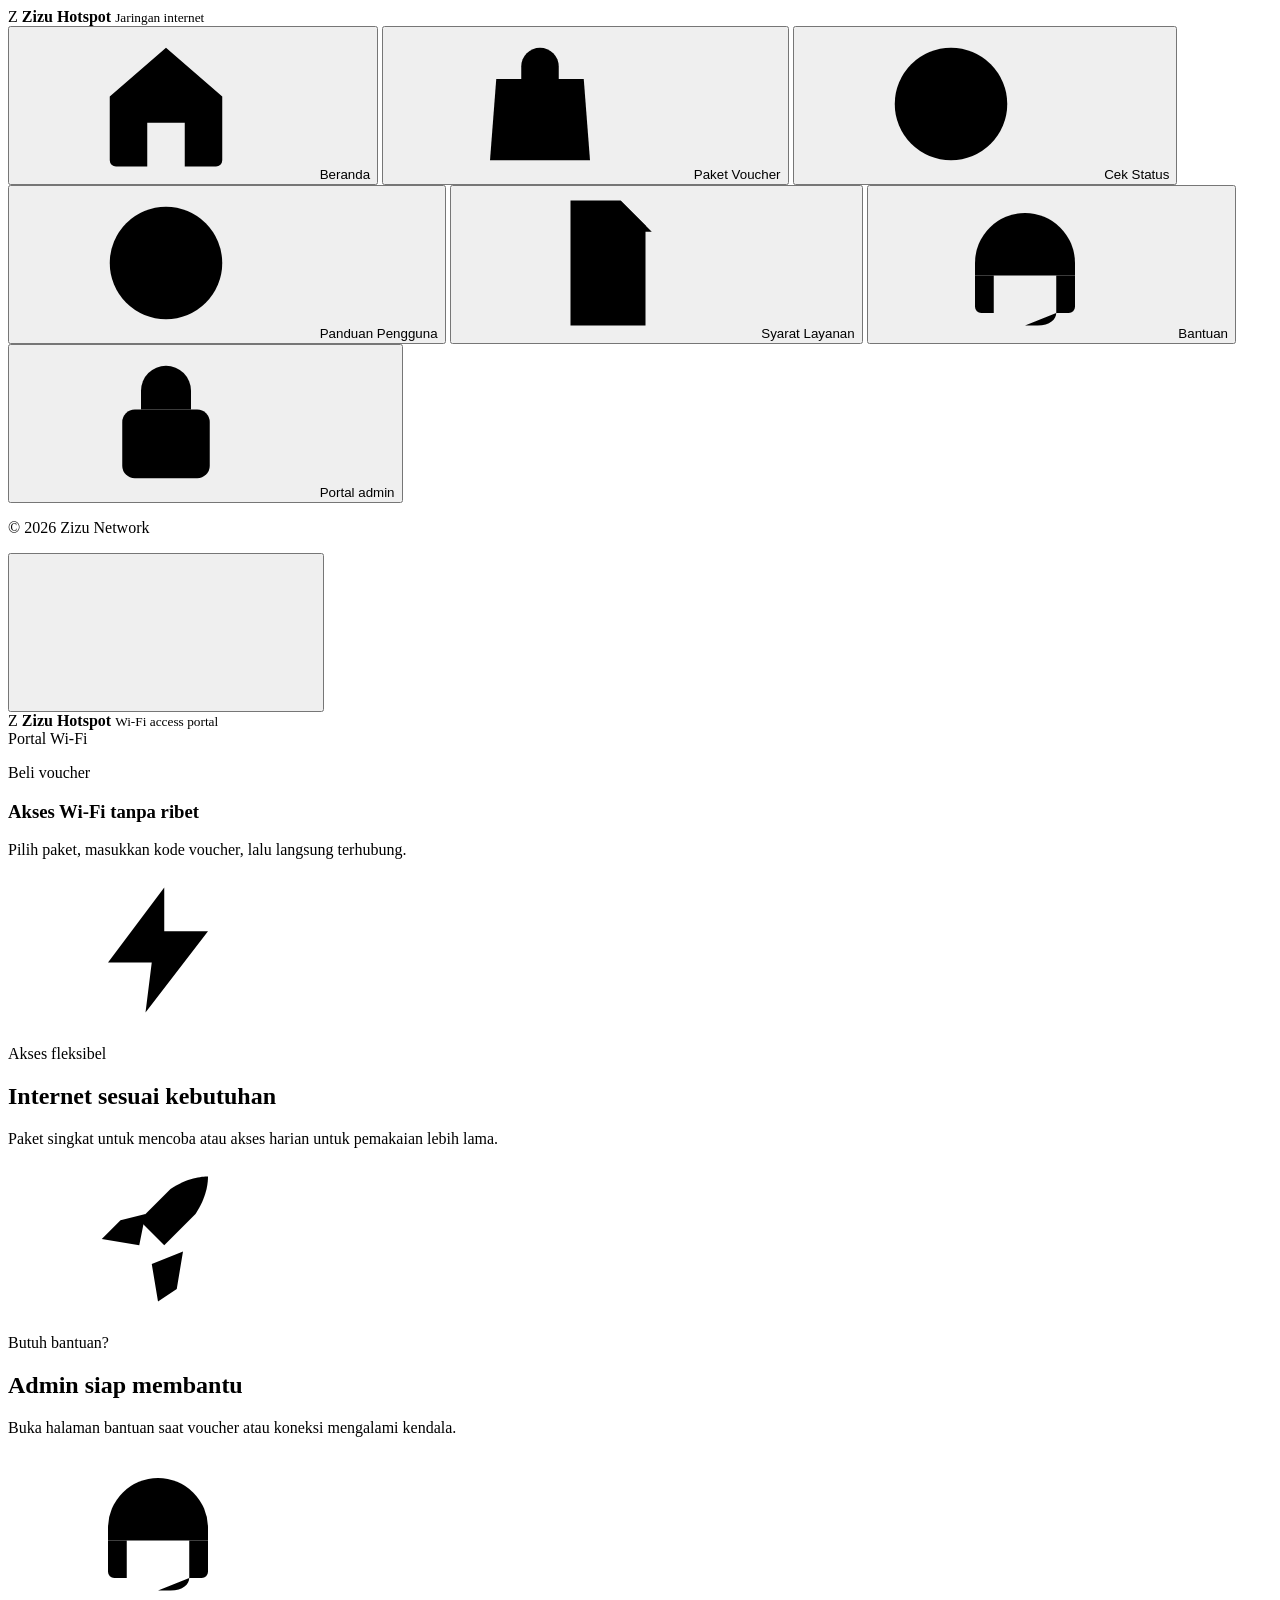
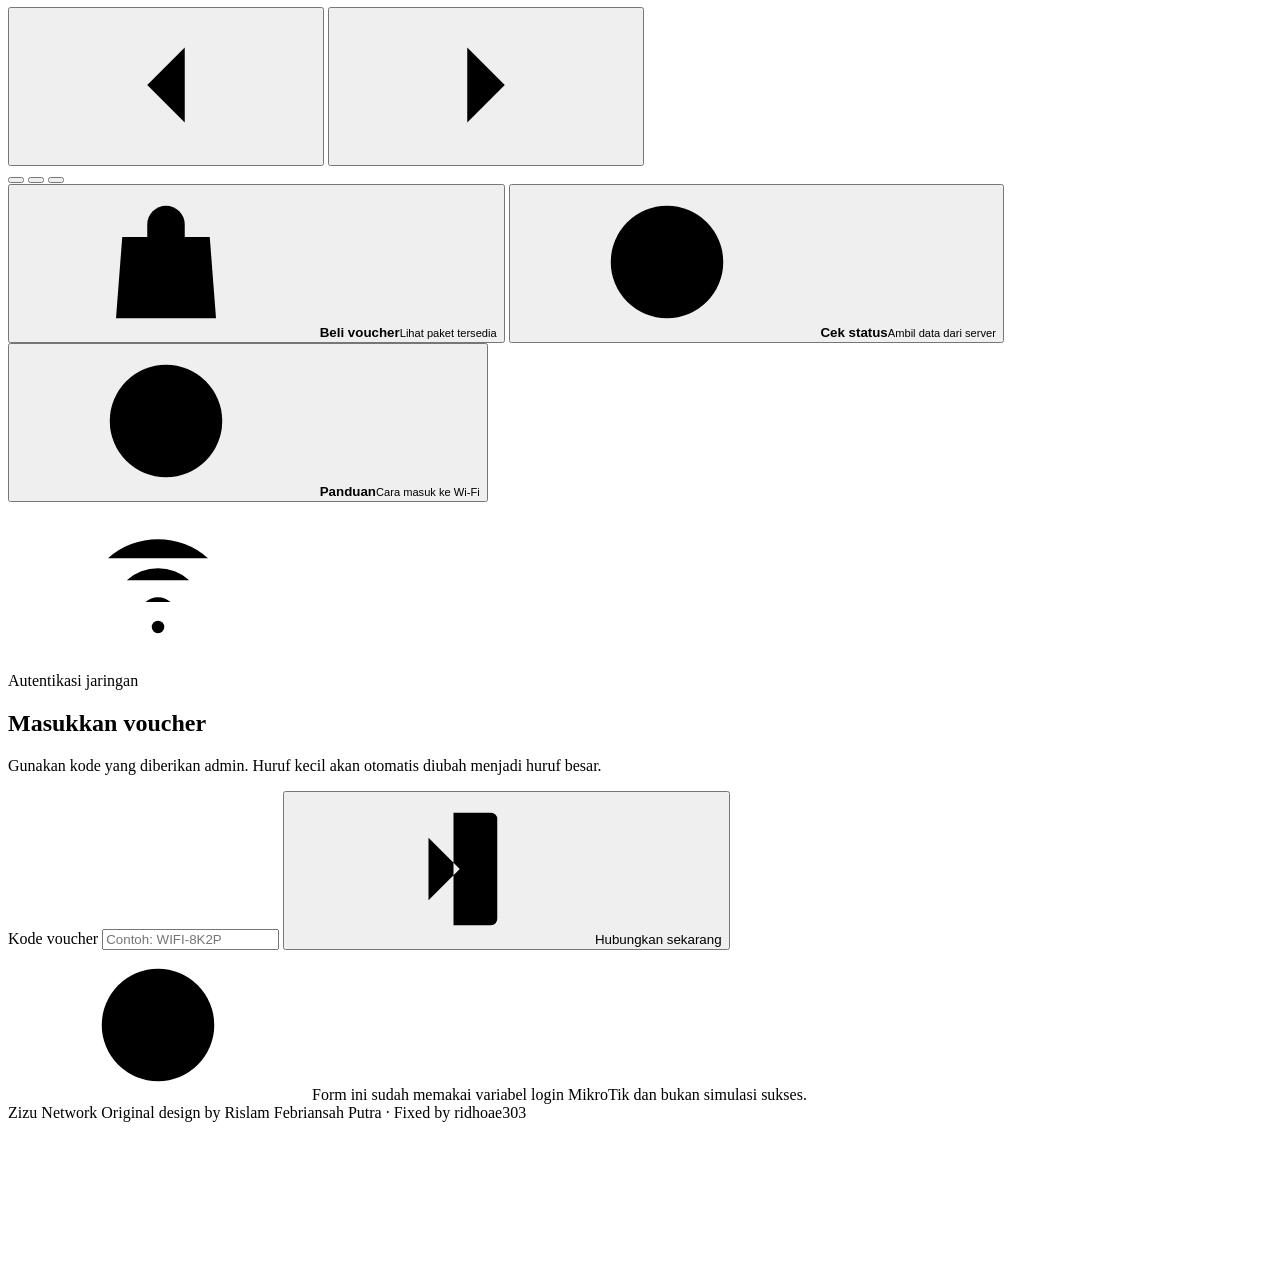
==== login.html @ aecd362e "by ridhoae303 fixed by ridhoae303" ====
<!--
Fixed by ridhoae303
https:/github.com/ridhoae303
-->
<!doctype html>
<html lang="id">
<head>
    <meta http-equiv="Content-Type" content="text/html; charset=UTF-8">
    <meta charset="UTF-8">
    <meta name="viewport" content="width=device-width, initial-scale=1, viewport-fit=cover">
    <meta name="description" content="Responsive MikroTik hotspot login and voucher status page">
    <meta name="theme-color" content="#f4f7fb">
    <meta name="author" content="Rislam Febriansah Putra; fixed by ridhoae303">
    <title>Zizu Hotspot</title>
    <link rel="stylesheet" href="assets/css/app.css">
</head>
<body
    data-mikrotik-error="$(error)"
    data-chap-id="$(chap-id)"
    data-chap-challenge="$(chap-challenge)"
>
    <!-- One nav, two layouts: drawer on phones and a proper rail on wide screens. -->
    <div class="app-shell">
        <div class="nav-backdrop" id="navBackdrop" hidden></div>

        <aside class="side-nav" id="sideNav" aria-label="Navigasi utama">
            <div class="brand side-nav__brand">
                <span class="brand__mark" aria-hidden="true">Z</span>
                <span>
                    <strong>Zizu Hotspot</strong>
                    <small>Jaringan internet</small>
                </span>
            </div>

            <nav class="nav-list" id="navList">
                <button class="nav-link is-active" type="button" data-page="home" aria-current="page">
                    <svg aria-hidden="true"><use href="#icon-home"></use></svg>
                    <span>Beranda</span>
                </button>
                <button class="nav-link" type="button" data-page="packages">
                    <svg aria-hidden="true"><use href="#icon-bag"></use></svg>
                    <span>Paket Voucher</span>
                </button>
                <button class="nav-link" type="button" data-page="status">
                    <svg aria-hidden="true"><use href="#icon-check"></use></svg>
                    <span>Cek Status</span>
                </button>
                <button class="nav-link" type="button" data-page="guide">
                    <svg aria-hidden="true"><use href="#icon-help"></use></svg>
                    <span>Panduan Pengguna</span>
                </button>
                <button class="nav-link" type="button" data-page="terms">
                    <svg aria-hidden="true"><use href="#icon-file"></use></svg>
                    <span>Syarat Layanan</span>
                </button>
                <button class="nav-link" type="button" data-page="support">
                    <svg aria-hidden="true"><use href="#icon-headset"></use></svg>
                    <span>Bantuan</span>
                </button>
            </nav>

            <div class="side-nav__footer">
                <button class="admin-link" id="adminLink" type="button">
                    <svg aria-hidden="true"><use href="#icon-lock"></use></svg>
                    Portal admin
                </button>
                <p>&copy; 2026 Zizu Network</p>
            </div>
        </aside>

        <div class="workspace">
            <header class="topbar">
                <button class="icon-button menu-button" id="menuButton" type="button" aria-label="Buka navigasi" aria-controls="sideNav" aria-expanded="false">
                    <svg aria-hidden="true"><use href="#icon-menu"></use></svg>
                </button>

                <div class="brand topbar__brand">
                    <span class="brand__mark" aria-hidden="true">Z</span>
                    <span>
                        <strong>Zizu Hotspot</strong>
                        <small>Wi-Fi access portal</small>
                    </span>
                </div>

                <span class="network-pill" title="Halaman akses jaringan">
                    <span class="network-pill__dot" aria-hidden="true"></span>
                    Portal Wi-Fi
                </span>
            </header>

            <main class="main-content" id="mainContent">
                <section class="page is-active" id="page-home" data-title="Beranda" aria-labelledby="homeTitle">
                    <div class="home-layout">
                        <div class="home-layout__content">
                            <div class="carousel" id="promoCarousel" tabindex="0" aria-roledescription="carousel" aria-label="Promo hotspot">
                                <div class="carousel__viewport">
                                    <div class="carousel__track" id="carouselTrack">
                                        <article class="slide slide--blue" aria-label="1 dari 3">
                                            <div>
                                                <p class="slide__eyebrow">Beli voucher</p>
                                                <h1 id="homeTitle">Akses Wi-Fi tanpa ribet</h1>
                                                <p>Pilih paket, masukkan kode voucher, lalu langsung terhubung.</p>
                                            </div>
                                            <span class="slide__icon" aria-hidden="true"><svg><use href="#icon-bolt"></use></svg></span>
                                        </article>
                                        <article class="slide slide--violet" aria-label="2 dari 3">
                                            <div>
                                                <p class="slide__eyebrow">Akses fleksibel</p>
                                                <h2>Internet sesuai kebutuhan</h2>
                                                <p>Paket singkat untuk mencoba atau akses harian untuk pemakaian lebih lama.</p>
                                            </div>
                                            <span class="slide__icon" aria-hidden="true"><svg><use href="#icon-rocket"></use></svg></span>
                                        </article>
                                        <article class="slide slide--green" aria-label="3 dari 3">
                                            <div>
                                                <p class="slide__eyebrow">Butuh bantuan?</p>
                                                <h2>Admin siap membantu</h2>
                                                <p>Buka halaman bantuan saat voucher atau koneksi mengalami kendala.</p>
                                            </div>
                                            <span class="slide__icon" aria-hidden="true"><svg><use href="#icon-headset"></use></svg></span>
                                        </article>
                                    </div>
                                </div>

                                <button class="carousel__arrow carousel__arrow--prev" type="button" data-carousel-step="-1" aria-label="Promo sebelumnya">
                                    <svg aria-hidden="true"><use href="#icon-chevron-left"></use></svg>
                                </button>
                                <button class="carousel__arrow carousel__arrow--next" type="button" data-carousel-step="1" aria-label="Promo berikutnya">
                                    <svg aria-hidden="true"><use href="#icon-chevron-right"></use></svg>
                                </button>

                                <div class="carousel__dots" id="carouselDots" aria-label="Pilih promo">
                                    <button class="carousel__dot is-active" type="button" data-slide="0" aria-label="Tampilkan promo 1" aria-current="true"></button>
                                    <button class="carousel__dot" type="button" data-slide="1" aria-label="Tampilkan promo 2"></button>
                                    <button class="carousel__dot" type="button" data-slide="2" aria-label="Tampilkan promo 3"></button>
                                </div>
                            </div>

                            <div class="quick-actions" aria-label="Akses cepat">
                                <button class="quick-card" type="button" data-page="packages">
                                    <span class="quick-card__icon"><svg aria-hidden="true"><use href="#icon-bag"></use></svg></span>
                                    <span><strong>Beli voucher</strong><small>Lihat paket tersedia</small></span>
                                </button>
                                <button class="quick-card" type="button" data-page="status">
                                    <span class="quick-card__icon"><svg aria-hidden="true"><use href="#icon-check"></use></svg></span>
                                    <span><strong>Cek status</strong><small>Ambil data dari server</small></span>
                                </button>
                                <button class="quick-card" type="button" data-page="guide">
                                    <span class="quick-card__icon"><svg aria-hidden="true"><use href="#icon-help"></use></svg></span>
                                    <span><strong>Panduan</strong><small>Cara masuk ke Wi-Fi</small></span>
                                </button>
                            </div>
                        </div>

                        <article class="panel login-panel">
                            <div class="panel-heading">
                                <span class="panel-heading__icon"><svg aria-hidden="true"><use href="#icon-wifi"></use></svg></span>
                                <div>
                                    <p class="eyebrow">Autentikasi jaringan</p>
                                    <h2>Masukkan voucher</h2>
                                </div>
                            </div>

                            <p class="panel-copy">Gunakan kode yang diberikan admin. Huruf kecil akan otomatis diubah menjadi huruf besar.</p>

                            <form id="loginForm" name="login" action="$(link-login-only)" method="post" novalidate>
                                <input type="hidden" name="dst" value="$(link-orig)">
                                <input type="hidden" name="popup" value="true">
                                <input type="hidden" name="password" id="voucherPassword">

                                <label class="field" for="voucherCode">
                                    <span>Kode voucher</span>
                                    <input
                                        id="voucherCode"
                                        name="username"
                                        type="text"
                                        inputmode="text"
                                        autocomplete="username"
                                        autocapitalize="characters"
                                        spellcheck="false"
                                        maxlength="64"
                                        placeholder="Contoh: WIFI-8K2P"
                                        required
                                    >
                                </label>

                                <p class="field-error" id="voucherError" role="alert" hidden></p>
                                <button class="button button--primary button--wide" type="submit">
                                    <svg aria-hidden="true"><use href="#icon-login"></use></svg>
                                    Hubungkan sekarang
                                </button>
                            </form>

                            <div class="login-note">
                                <svg aria-hidden="true"><use href="#icon-info"></use></svg>
                                <span>Form ini sudah memakai variabel login MikroTik dan bukan simulasi sukses.</span>
                            </div>
                        </article>
                    </div>
                </section>

                <section class="page" id="page-packages" data-title="Paket Voucher" aria-labelledby="packagesTitle" hidden>
                    <div class="page-heading">
                        <div>
                            <p class="eyebrow">Pilihan akses</p>
                            <h1 id="packagesTitle">Paket voucher</h1>
                            <p>Harga dan ketersediaan akhir tetap mengikuti konfirmasi admin.</p>
                        </div>
                    </div>

                    <div class="package-grid">
                        <article class="package-card">
                            <div class="package-card__top package-card__top--violet">
                                <div>
                                    <p>Flash Trial</p>
                                    <h2>1 jam</h2>
                                </div>
                                <span>hingga 10 Mbps</span>
                            </div>
                            <div class="package-card__body">
                                <p class="package-price">Rp2.000 <small>/ voucher</small></p>
                                <ul class="feature-list">
                                    <li>Cocok untuk mencoba koneksi</li>
                                    <li>Aktivasi memakai kode voucher</li>
                                </ul>
                                <div class="button-row">
                                    <a class="button button--primary" data-order-link="Flash Trial" href="https://wa.me/628989834130?text=Order%20Paket%20Flash%20Trial" target="_blank" rel="noopener noreferrer">Pesan</a>
                                    <button class="button button--secondary" type="button" data-open-payment="Flash Trial">QRIS</button>
                                </div>
                            </div>
                        </article>

                        <article class="package-card">
                            <div class="package-card__top package-card__top--blue">
                                <div>
                                    <p>Daily Access</p>
                                    <h2>24 jam</h2>
                                </div>
                                <span>unlimited</span>
                            </div>
                            <div class="package-card__body">
                                <p class="package-price">Rp5.000 <small>/ voucher</small></p>
                                <ul class="feature-list">
                                    <li>Akses harian tanpa kuota paket</li>
                                    <li>Aktivasi memakai kode voucher</li>
                                </ul>
                                <div class="button-row">
                                    <a class="button button--primary" data-order-link="Daily Access" href="https://wa.me/628989834130?text=Order%20Paket%20Daily%20Access" target="_blank" rel="noopener noreferrer">Pesan</a>
                                    <button class="button button--secondary" type="button" data-open-payment="Daily Access">QRIS</button>
                                </div>
                            </div>
                        </article>
                    </div>
                </section>

                <section class="page" id="page-status" data-title="Cek Status" aria-labelledby="statusTitle" hidden>
                    <div class="centered-page">
                        <article class="panel status-panel">
                            <div class="panel-heading">
                                <span class="panel-heading__icon panel-heading__icon--green"><svg aria-hidden="true"><use href="#icon-search"></use></svg></span>
                                <div>
                                    <p class="eyebrow">Data server</p>
                                    <h1 id="statusTitle">Cek status berlangganan</h1>
                                </div>
                            </div>
                            <p class="panel-copy">Masukkan nomor transaksi atau kode voucher. Halaman tidak akan menebak hasil; data hanya ditampilkan saat server benar-benar menjawab.</p>

                            <form id="statusForm" novalidate>
                                <label class="field" for="statusQuery">
                                    <span>Nomor transaksi / voucher</span>
                                    <input id="statusQuery" type="text" maxlength="128" autocomplete="off" placeholder="Contoh: TRX-12345" required>
                                </label>
                                <p class="field-error" id="statusError" role="alert" hidden></p>
                                <button class="button button--success button--wide" id="statusSubmit" type="submit">
                                    <svg aria-hidden="true"><use href="#icon-search"></use></svg>
                                    Periksa ke server
                                </button>
                            </form>

                            <div class="server-result" id="statusResult" aria-live="polite" hidden>
                                <div class="server-result__heading">
                                    <span><svg aria-hidden="true"><use href="#icon-check"></use></svg></span>
                                    <div>
                                        <p>Server merespons</p>
                                        <h2 id="statusResultTitle">Data ditemukan</h2>
                                    </div>
                                </div>
                                <dl class="result-list" id="statusResultList"></dl>
                            </div>
                        </article>
                    </div>
                </section>

                <section class="page" id="page-guide" data-title="Panduan Pengguna" aria-labelledby="guideTitle" hidden>
                    <div class="page-heading">
                        <div>
                            <p class="eyebrow">Mulai terhubung</p>
                            <h1 id="guideTitle">Panduan pengguna</h1>
                            <p>Langkah ringkas untuk membeli dan memakai voucher hotspot.</p>
                        </div>
                    </div>

                    <div class="steps-grid">
                        <article class="step-card"><span>1</span><h2>Pilih paket</h2><p>Buka Paket Voucher, lalu pilih durasi yang sesuai kebutuhan kamu.</p></article>
                        <article class="step-card"><span>2</span><h2>Hubungi admin</h2><p>Lakukan pemesanan melalui tombol WhatsApp atau metode pembayaran yang tersedia.</p></article>
                        <article class="step-card"><span>3</span><h2>Terima kode</h2><p>Admin akan memberikan voucher setelah pesanan dan pembayaran dikonfirmasi.</p></article>
                        <article class="step-card"><span>4</span><h2>Masuk ke Wi-Fi</h2><p>Kembali ke Beranda, masukkan kode voucher, kemudian tekan Hubungkan sekarang.</p></article>
                    </div>

                    <article class="notice-card">
                        <svg aria-hidden="true"><use href="#icon-info"></use></svg>
                        <div><h2>Portal tidak muncul otomatis?</h2><p>Buka situs tanpa HTTPS seperti <code>neverssl.com</code> setelah tersambung ke Wi-Fi, atau buka alamat portal hotspot yang diberikan admin.</p></div>
                    </article>
                </section>

                <section class="page" id="page-terms" data-title="Syarat Layanan" aria-labelledby="termsTitle" hidden>
                    <div class="centered-page">
                        <article class="panel prose-panel">
                            <p class="eyebrow">Ketentuan penggunaan</p>
                            <h1 id="termsTitle">Syarat layanan hotspot</h1>
                            <p>Dengan memakai jaringan ini, pengguna setuju menggunakan akses secara wajar dan tidak mengganggu pengguna lain maupun infrastruktur jaringan.</p>
                            <h2>Voucher dan masa aktif</h2>
                            <p>Masa aktif mengikuti paket yang dibeli dan mulai dihitung berdasarkan aturan server hotspot. Voucher yang sudah digunakan tidak dapat dipindahkan tanpa persetujuan admin.</p>
                            <h2>Keamanan akun</h2>
                            <p>Jangan membagikan kode voucher kepada pihak lain. Pengguna bertanggung jawab atas aktivitas yang dilakukan melalui akses miliknya.</p>
                            <h2>Pembatasan layanan</h2>
                            <p>Admin dapat membatasi atau menghentikan akses yang melanggar aturan, membebani jaringan secara tidak wajar, atau membahayakan keamanan sistem.</p>
                            <h2>Gangguan teknis</h2>
                            <p>Kualitas koneksi dapat dipengaruhi perangkat, jarak, interferensi, kapasitas jaringan, pemeliharaan, dan gangguan dari penyedia layanan utama.</p>
                        </article>
                    </div>
                </section>

                <section class="page" id="page-support" data-title="Bantuan" aria-labelledby="supportTitle" hidden>
                    <div class="support-layout">
                        <article class="panel">
                            <div class="panel-heading">
                                <span class="panel-heading__icon"><svg aria-hidden="true"><use href="#icon-headset"></use></svg></span>
                                <div><p class="eyebrow">Dukungan pengguna</p><h1 id="supportTitle">Ada kendala?</h1></div>
                            </div>
                            <p class="panel-copy">Sertakan kode voucher, waktu kejadian, dan tangkapan layar pesan error agar admin lebih cepat memeriksa masalah.</p>
                            <a class="button button--whatsapp button--wide" id="supportWhatsapp" href="https://wa.me/628989834130" target="_blank" rel="noopener noreferrer">
                                <svg aria-hidden="true"><use href="#icon-phone"></use></svg>
                                Hubungi admin
                            </a>
                        </article>

                        <article class="panel checklist-panel">
                            <h2>Pemeriksaan cepat</h2>
                            <ul class="checklist">
                                <li>Pastikan perangkat benar-benar tersambung ke SSID hotspot.</li>
                                <li>Matikan VPN atau DNS pribadi untuk sementara.</li>
                                <li>Pastikan voucher belum pernah dipakai pada perangkat lain.</li>
                                <li>Coba putuskan Wi-Fi, sambungkan kembali, lalu buka portal lagi.</li>
                            </ul>
                        </article>
                    </div>
                </section>
            </main>

            <footer class="site-footer">
                <span>Zizu Network</span>
                <span>Original design by Rislam Febriansah Putra &middot; Fixed by ridhoae303</span>
            </footer>
        </div>
    </div>

    <dialog class="app-dialog" id="appDialog" aria-labelledby="dialogTitle">
        <form method="dialog" class="dialog-card">
            <button class="dialog-close" value="close" aria-label="Tutup dialog">
                <svg aria-hidden="true"><use href="#icon-close"></use></svg>
            </button>
            <div class="dialog-icon" id="dialogIcon"><svg aria-hidden="true"><use href="#icon-info"></use></svg></div>
            <h2 id="dialogTitle">Informasi</h2>
            <div class="dialog-copy" id="dialogCopy"></div>
            <div class="dialog-actions" id="dialogActions">
                <button class="button button--primary" value="close">Mengerti</button>
            </div>
        </form>
    </dialog>

    <dialog class="app-dialog payment-dialog" id="paymentDialog" aria-labelledby="paymentTitle">
        <form method="dialog" class="dialog-card">
            <button class="dialog-close" value="close" aria-label="Tutup dialog">
                <svg aria-hidden="true"><use href="#icon-close"></use></svg>
            </button>
            <div class="dialog-icon"><svg aria-hidden="true"><use href="#icon-qr"></use></svg></div>
            <h2 id="paymentTitle">Pembayaran QRIS</h2>
            <p class="dialog-copy" id="paymentCopy">Pindai QR, lalu kirim bukti pembayaran kepada admin untuk menerima voucher.</p>
            <img class="payment-qr" src="assets/image/qris.webp" alt="Kode QR pembayaran" loading="lazy" width="620" height="874">
            <div class="dialog-actions">
                <button class="button button--primary" value="close">Tutup</button>
            </div>
        </form>
    </dialog>

    <div class="toast" id="toast" role="status" aria-live="polite" hidden></div>

    <!-- Inline sprite keeps the UI offline-friendly and skips another icon dependency. -->
    <svg class="svg-sprite" aria-hidden="true">
        <symbol id="icon-home" viewBox="0 0 24 24"><path d="M3 10.8 12 3l9 7.8V21a1 1 0 0 1-1 1h-5v-7H9v7H4a1 1 0 0 1-1-1Z"/></symbol>
        <symbol id="icon-bag" viewBox="0 0 24 24"><path d="M5 8h14l1 13H4L5 8Z"/><path d="M9 9V6a3 3 0 0 1 6 0v3"/></symbol>
        <symbol id="icon-check" viewBox="0 0 24 24"><circle cx="12" cy="12" r="9"/><path d="m8 12 2.6 2.6L16.5 9"/></symbol>
        <symbol id="icon-help" viewBox="0 0 24 24"><circle cx="12" cy="12" r="9"/><path d="M9.8 9a2.4 2.4 0 1 1 3.4 2.2c-.8.4-1.2.9-1.2 1.8"/><path d="M12 17h.01"/></symbol>
        <symbol id="icon-file" viewBox="0 0 24 24"><path d="M6 2h8l4 4v16H6z"/><path d="M14 2v5h5M9 12h6M9 16h6"/></symbol>
        <symbol id="icon-bolt" viewBox="0 0 24 24"><path d="m13 2-9 12h7l-1 8 10-13h-7z"/></symbol>
        <symbol id="icon-rocket" viewBox="0 0 24 24"><path d="M14 4c2.7-1.8 5-2 6-2 0 1-.2 3.3-2 6l-5 5-4-4z"/><path d="M10 8 6 9l-3 3 6 1M16 14l-1 6-3 2-1-6M7 17l-3 3M10 19l-3 3"/></symbol>
        <symbol id="icon-headset" viewBox="0 0 24 24"><path d="M4 14v-2a8 8 0 0 1 16 0v2"/><path d="M4 14h3v6H5a1 1 0 0 1-1-1zM20 14h-3v6h2a1 1 0 0 0 1-1zM17 20c0 1-1 2-3 2h-2"/></symbol>
        <symbol id="icon-lock" viewBox="0 0 24 24"><rect x="5" y="10" width="14" height="11" rx="2"/><path d="M8 10V7a4 4 0 0 1 8 0v3"/></symbol>
        <symbol id="icon-menu" viewBox="0 0 24 24"><path d="M4 7h16M4 12h16M4 17h16"/></symbol>
        <symbol id="icon-wifi" viewBox="0 0 24 24"><path d="M4 9a12 12 0 0 1 16 0M7 12.5a7.5 7.5 0 0 1 10 0M10 16a3 3 0 0 1 4 0"/><circle cx="12" cy="20" r="1"/></symbol>
        <symbol id="icon-login" viewBox="0 0 24 24"><path d="M10 17l5-5-5-5M15 12H3M14 3h6a1 1 0 0 1 1 1v16a1 1 0 0 1-1 1h-6"/></symbol>
        <symbol id="icon-info" viewBox="0 0 24 24"><circle cx="12" cy="12" r="9"/><path d="M12 11v6M12 7h.01"/></symbol>
        <symbol id="icon-search" viewBox="0 0 24 24"><circle cx="11" cy="11" r="7"/><path d="m20 20-4-4"/></symbol>
        <symbol id="icon-chevron-left" viewBox="0 0 24 24"><path d="m15 18-6-6 6-6"/></symbol>
        <symbol id="icon-chevron-right" viewBox="0 0 24 24"><path d="m9 18 6-6-6-6"/></symbol>
        <symbol id="icon-close" viewBox="0 0 24 24"><path d="m6 6 12 12M18 6 6 18"/></symbol>
        <symbol id="icon-qr" viewBox="0 0 24 24"><path d="M3 3h7v7H3zM14 3h7v7h-7zM3 14h7v7H3zM15 14h2v2h-2zM19 14h2v4h-2zM14 19h4v2h-4zM20 20h1v1h-1z"/></symbol>
        <symbol id="icon-phone" viewBox="0 0 24 24"><path d="M22 16.9v3a2 2 0 0 1-2.2 2 19.8 19.8 0 0 1-8.6-3.1 19.5 19.5 0 0 1-6-6 19.8 19.8 0 0 1-3.1-8.7A2 2 0 0 1 4.1 2h3a2 2 0 0 1 2 1.7c.1 1 .4 1.9.7 2.8a2 2 0 0 1-.4 2.1L8.1 9.9a16 16 0 0 0 6 6l1.3-1.3a2 2 0 0 1 2.1-.4c.9.3 1.8.6 2.8.7a2 2 0 0 1 1.7 2Z"/></symbol>
    </svg>

    <script src="assets/js/config.js"></script>
    <script src="assets/js/md5.js"></script>
    <script src="assets/js/app.js"></script>
</body>
</html>
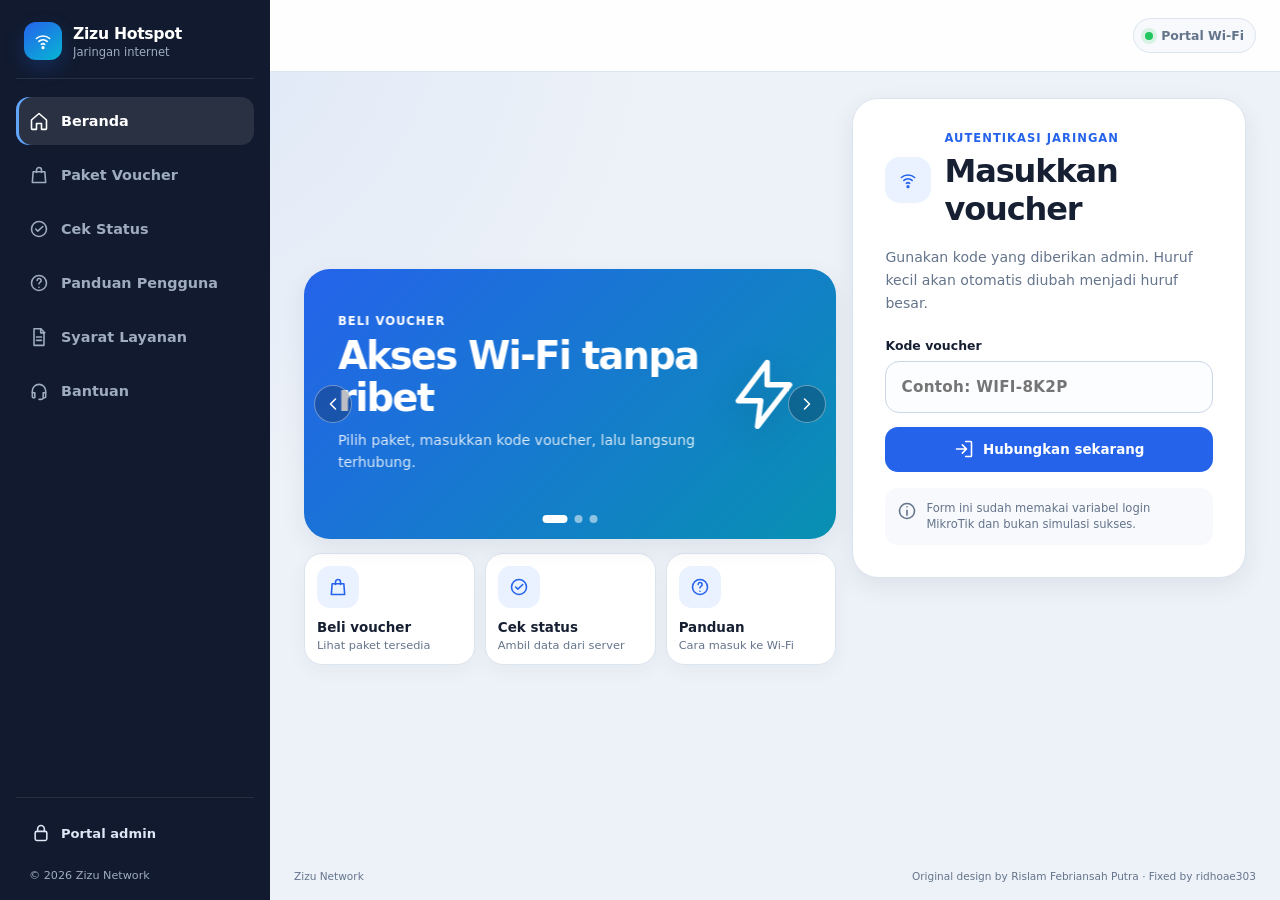
==== commit eed75147: "by ridhoae303 takane best girl" ====
--- a/login.html
+++ b/login.html
@@ -12,9 +12,9 @@
     <meta name="theme-color" content="#f4f7fb">
     <meta name="author" content="Rislam Febriansah Putra; fixed by ridhoae303">
     <title>Zizu Hotspot</title>
-    <link rel="stylesheet" href="assets/css/app.css">
+    <link rel="stylesheet" href="assets/css/app.css?v=7">
 </head>
-<body
+<body class="is-booting"
     data-mikrotik-error="$(error)"
     data-chap-id="$(chap-id)"
     data-chap-challenge="$(chap-challenge)"
@@ -25,7 +25,7 @@
 
         <aside class="side-nav" id="sideNav" aria-label="Navigasi utama">
             <div class="brand side-nav__brand">
-                <span class="brand__mark" aria-hidden="true">Z</span>
+                <span class="brand__mark" aria-hidden="true"><svg><use href="#icon-wifi"></use></svg></span>
                 <span>
                     <strong>Zizu Hotspot</strong>
                     <small>Jaringan internet</small>
@@ -75,7 +75,7 @@
                 </button>
 
                 <div class="brand topbar__brand">
-                    <span class="brand__mark" aria-hidden="true">Z</span>
+                    <span class="brand__mark" aria-hidden="true"><svg><use href="#icon-wifi"></use></svg></span>
                     <span>
                         <strong>Zizu Hotspot</strong>
                         <small>Wi-Fi access portal</small>
@@ -134,6 +134,7 @@
                                     <button class="carousel__dot" type="button" data-slide="1" aria-label="Tampilkan promo 2"></button>
                                     <button class="carousel__dot" type="button" data-slide="2" aria-label="Tampilkan promo 3"></button>
                                 </div>
+                                <span class="carousel__progress" aria-hidden="true"><span></span></span>
                             </div>
 
                             <div class="quick-actions" aria-label="Akses cepat">
@@ -421,6 +422,6 @@
 
     <script src="assets/js/config.js"></script>
     <script src="assets/js/md5.js"></script>
-    <script src="assets/js/app.js"></script>
+    <script src="assets/js/app.js?v=7"></script>
 </body>
 </html>
--- a/assets/css/app.css
+++ b/assets/css/app.css
@@ -0,0 +1,1375 @@
+/*
+Fixed by ridhoae303
+https:/github.com/ridhoae303
+*/
+
+:root {
+    color-scheme: light;
+    --bg: #edf2f8;
+    --surface: #ffffff;
+    --surface-soft: #f7f9fc;
+    --border: #dce4ee;
+    --text: #172033;
+    --muted: #64748b;
+    --primary: #2563eb;
+    --primary-dark: #1d4ed8;
+    --success: #059669;
+    --danger: #dc2626;
+    --sidebar: #111a2e;
+    --sidebar-muted: #9eabc0;
+    --shadow-sm: 0 8px 24px rgba(30, 41, 59, 0.08);
+    --shadow-lg: 0 22px 70px rgba(30, 41, 59, 0.16);
+    --radius-sm: 12px;
+    --radius-md: 18px;
+    --radius-lg: 26px;
+    --sidebar-width: 252px;
+    --topbar-height: 72px;
+}
+
+* {
+    box-sizing: border-box;
+}
+
+html {
+    min-width: 320px;
+    background: var(--bg);
+}
+
+body {
+    margin: 0;
+    min-height: 100vh;
+    min-height: 100dvh;
+    overflow-x: hidden;
+    background:
+        radial-gradient(circle at 12% 0%, rgba(37, 99, 235, 0.08), transparent 32rem),
+        var(--bg);
+    color: var(--text);
+    font-family: Inter, ui-sans-serif, system-ui, -apple-system, BlinkMacSystemFont, "Segoe UI", sans-serif;
+    -webkit-font-smoothing: antialiased;
+    text-rendering: optimizeLegibility;
+}
+
+button,
+input,
+a {
+    font: inherit;
+}
+
+button,
+a {
+    -webkit-tap-highlight-color: transparent;
+}
+
+button {
+    color: inherit;
+}
+
+svg {
+    width: 1.25rem;
+    height: 1.25rem;
+    fill: none;
+    stroke: currentColor;
+    stroke-width: 1.9;
+    stroke-linecap: round;
+    stroke-linejoin: round;
+}
+
+[hidden] {
+    display: none !important;
+}
+
+.app-shell {
+    min-height: 100vh;
+    min-height: 100dvh;
+}
+
+.workspace {
+    min-width: 0;
+    min-height: 100vh;
+    min-height: 100dvh;
+    display: flex;
+    flex-direction: column;
+}
+
+.topbar {
+    position: sticky;
+    top: 0;
+    z-index: 30;
+    min-height: var(--topbar-height);
+    padding: 0 16px;
+    display: flex;
+    align-items: center;
+    gap: 12px;
+    background: rgba(255, 255, 255, 0.96);
+    border-bottom: 1px solid var(--border);
+}
+
+.brand {
+    display: inline-flex;
+    align-items: center;
+    gap: 11px;
+    min-width: 0;
+}
+
+.brand__mark {
+    flex: 0 0 auto;
+    width: 38px;
+    height: 38px;
+    border-radius: 12px;
+    display: grid;
+    place-items: center;
+    background: linear-gradient(145deg, #2563eb, #06b6d4);
+    color: #fff;
+    font-weight: 900;
+    box-shadow: 0 8px 20px rgba(37, 99, 235, 0.24);
+}
+
+.brand strong,
+.brand small {
+    display: block;
+    overflow: hidden;
+    text-overflow: ellipsis;
+    white-space: nowrap;
+}
+
+.brand strong {
+    font-size: 0.98rem;
+    letter-spacing: -0.02em;
+}
+
+.brand small {
+    margin-top: 2px;
+    color: var(--muted);
+    font-size: 0.72rem;
+}
+
+.topbar__brand {
+    flex: 1;
+}
+
+.icon-button {
+    width: 42px;
+    height: 42px;
+    flex: 0 0 auto;
+    display: grid;
+    place-items: center;
+    border: 1px solid var(--border);
+    border-radius: 13px;
+    background: var(--surface);
+    cursor: pointer;
+}
+
+.icon-button:focus-visible,
+.nav-link:focus-visible,
+.button:focus-visible,
+.carousel__arrow:focus-visible,
+.carousel__dot:focus-visible,
+.dialog-close:focus-visible,
+.admin-link:focus-visible {
+    outline: 3px solid rgba(37, 99, 235, 0.28);
+    outline-offset: 2px;
+}
+
+.network-pill {
+    display: inline-flex;
+    align-items: center;
+    gap: 8px;
+    padding: 9px 11px;
+    border: 1px solid var(--border);
+    border-radius: 999px;
+    background: var(--surface-soft);
+    color: var(--muted);
+    font-size: 0.78rem;
+    font-weight: 700;
+    white-space: nowrap;
+}
+
+.network-pill__dot {
+    width: 8px;
+    height: 8px;
+    border-radius: 50%;
+    background: #22c55e;
+    box-shadow: 0 0 0 4px rgba(34, 197, 94, 0.14);
+}
+
+.side-nav {
+    position: fixed;
+    inset: 0 auto 0 0;
+    z-index: 50;
+    width: min(86vw, 292px);
+    min-height: 100dvh;
+    padding: 22px 16px 16px;
+    display: flex;
+    flex-direction: column;
+    background: var(--sidebar);
+    color: #fff;
+    transform: translate3d(-102%, 0, 0);
+    transition: transform 180ms ease;
+    box-shadow: var(--shadow-lg);
+}
+
+.side-nav.is-open {
+    transform: translate3d(0, 0, 0);
+}
+
+.side-nav__brand {
+    min-height: 50px;
+    padding: 0 8px 18px;
+    border-bottom: 1px solid rgba(255, 255, 255, 0.09);
+}
+
+.side-nav__brand small {
+    color: var(--sidebar-muted);
+}
+
+.nav-list {
+    display: grid;
+    gap: 6px;
+    padding: 18px 0;
+}
+
+.nav-link {
+    width: 100%;
+    min-height: 48px;
+    padding: 0 13px;
+    display: flex;
+    align-items: center;
+    gap: 12px;
+    border: 0;
+    border-radius: 13px;
+    background: transparent;
+    color: var(--sidebar-muted);
+    text-align: left;
+    font-size: 0.9rem;
+    font-weight: 700;
+    cursor: pointer;
+    transition: background-color 140ms ease, color 140ms ease;
+}
+
+.nav-link:hover,
+.nav-link.is-active {
+    background: rgba(255, 255, 255, 0.1);
+    color: #fff;
+}
+
+.nav-link.is-active {
+    box-shadow: inset 3px 0 #60a5fa;
+}
+
+.nav-link svg {
+    flex: 0 0 auto;
+}
+
+.side-nav__footer {
+    margin-top: auto;
+    padding: 14px 5px 2px;
+    border-top: 1px solid rgba(255, 255, 255, 0.09);
+}
+
+.side-nav__footer p {
+    margin: 15px 8px 0;
+    color: var(--sidebar-muted);
+    font-size: 0.7rem;
+}
+
+.admin-link {
+    width: 100%;
+    min-height: 42px;
+    padding: 0 10px;
+    display: flex;
+    align-items: center;
+    gap: 10px;
+    border: 0;
+    border-radius: 11px;
+    background: transparent;
+    color: #dce6f5;
+    font-size: 0.82rem;
+    font-weight: 700;
+    cursor: pointer;
+}
+
+.admin-link:hover {
+    background: rgba(255, 255, 255, 0.08);
+}
+
+.nav-backdrop {
+    position: fixed;
+    inset: 0;
+    z-index: 40;
+    background: rgba(15, 23, 42, 0.52);
+}
+
+.main-content {
+    flex: 1;
+    min-width: 0;
+    padding: 18px 14px 28px;
+}
+
+.page {
+    width: min(100%, 1160px);
+    margin: 0 auto;
+}
+
+.page.is-active {
+    position: relative;
+}
+
+.page.is-entering {
+    animation: page-fade-in 260ms cubic-bezier(0.2, 0.75, 0.25, 1) both;
+}
+
+.page.is-leaving {
+    pointer-events: none;
+    animation: page-fade-out 160ms ease-in both;
+}
+
+@keyframes page-fade-in {
+    from {
+        opacity: 0;
+        transform: translateY(12px) scale(0.996);
+    }
+    to {
+        opacity: 1;
+        transform: translateY(0) scale(1);
+    }
+}
+
+@keyframes page-fade-out {
+    from {
+        opacity: 1;
+        transform: translateY(0) scale(1);
+    }
+    to {
+        opacity: 0;
+        transform: translateY(-7px) scale(0.998);
+    }
+}
+
+.home-layout,
+.support-layout {
+    display: grid;
+    gap: 16px;
+}
+
+.home-layout__content {
+    min-width: 0;
+}
+
+.carousel {
+    position: relative;
+    border-radius: var(--radius-lg);
+    box-shadow: var(--shadow-sm);
+    outline: none;
+    user-select: none;
+}
+
+.carousel__viewport {
+    overflow: hidden;
+    border-radius: inherit;
+    touch-action: pan-y pinch-zoom;
+}
+
+.carousel__track {
+    display: flex;
+    will-change: transform;
+    transform: translate3d(0, 0, 0);
+    transition: transform 440ms cubic-bezier(0.22, 0.72, 0.2, 1);
+}
+
+.carousel.is-dragging {
+    cursor: grabbing;
+}
+
+.carousel.is-dragging .carousel__track,
+.carousel__track.is-jumping {
+    transition: none;
+}
+
+.slide {
+    flex: 0 0 100%;
+    min-height: 238px;
+    padding: 26px 25px 46px;
+    display: flex;
+    align-items: center;
+    justify-content: space-between;
+    gap: 18px;
+    color: #fff;
+}
+
+.slide--blue {
+    background: linear-gradient(135deg, #2563eb, #0891b2);
+}
+
+.slide--violet {
+    background: linear-gradient(135deg, #7c3aed, #db2777);
+}
+
+.slide--green {
+    background: linear-gradient(135deg, #047857, #0d9488);
+}
+
+.slide__eyebrow,
+.eyebrow {
+    margin: 0 0 7px;
+    font-size: 0.72rem;
+    font-weight: 800;
+    letter-spacing: 0.09em;
+    text-transform: uppercase;
+}
+
+.slide h1,
+.slide h2 {
+    max-width: 520px;
+    margin: 0;
+    font-size: clamp(1.55rem, 5vw, 2.4rem);
+    line-height: 1.08;
+    letter-spacing: -0.045em;
+}
+
+.slide p:not(.slide__eyebrow) {
+    max-width: 500px;
+    margin: 12px 0 0;
+    color: rgba(255, 255, 255, 0.84);
+    font-size: 0.88rem;
+    line-height: 1.55;
+}
+
+.slide__icon {
+    flex: 0 0 auto;
+    width: clamp(2.8rem, 8vw, 4.8rem);
+    height: clamp(2.8rem, 8vw, 4.8rem);
+    display: grid;
+    place-items: center;
+    color: #ffffff;
+    filter: drop-shadow(0 10px 18px rgba(0, 0, 0, 0.16));
+}
+
+.slide__icon svg {
+    width: 100%;
+    height: 100%;
+    fill: none;
+    stroke: currentColor;
+    stroke-width: 1.7;
+    stroke-linecap: round;
+    stroke-linejoin: round;
+}
+
+.carousel__arrow {
+    position: absolute;
+    top: 50%;
+    z-index: 2;
+    width: 38px;
+    height: 38px;
+    border: 1px solid rgba(255, 255, 255, 0.38);
+    border-radius: 50%;
+    display: grid;
+    place-items: center;
+    background: rgba(15, 23, 42, 0.28);
+    color: #fff;
+    cursor: pointer;
+    touch-action: manipulation;
+    transform: translateY(-50%);
+    transition: background-color 160ms ease, transform 160ms ease;
+}
+
+.carousel__arrow:hover {
+    background: rgba(15, 23, 42, 0.44);
+}
+
+.carousel__arrow:active {
+    transform: translateY(-50%) scale(0.92);
+}
+
+.carousel__arrow--prev { left: 10px; }
+.carousel__arrow--next { right: 10px; }
+
+.carousel__dots {
+    position: absolute;
+    left: 50%;
+    bottom: 16px;
+    z-index: 2;
+    display: flex;
+    gap: 7px;
+    transform: translateX(-50%);
+}
+
+.carousel__dot {
+    width: 8px;
+    height: 8px;
+    padding: 0;
+    border: 0;
+    border-radius: 999px;
+    background: rgba(255, 255, 255, 0.52);
+    cursor: pointer;
+    transition: width 160ms ease, background-color 160ms ease;
+}
+
+.carousel__dot.is-active {
+    width: 25px;
+    background: #fff;
+}
+
+.quick-actions {
+    margin-top: 14px;
+    display: grid;
+    grid-template-columns: repeat(3, minmax(0, 1fr));
+    gap: 10px;
+}
+
+.quick-card {
+    min-width: 0;
+    min-height: 76px;
+    padding: 12px;
+    display: flex;
+    align-items: center;
+    gap: 12px;
+    border: 1px solid var(--border);
+    border-radius: var(--radius-md);
+    background: var(--surface);
+    color: var(--text);
+    text-align: left;
+    box-shadow: 0 6px 20px rgba(30, 41, 59, 0.045);
+    cursor: pointer;
+    transition: transform 140ms ease, border-color 140ms ease;
+}
+
+.quick-card:hover {
+    border-color: #bfd1ea;
+    transform: translateY(-2px);
+}
+
+.quick-card__icon {
+    width: 42px;
+    height: 42px;
+    flex: 0 0 auto;
+    display: grid;
+    place-items: center;
+    border-radius: 13px;
+    background: #eaf1ff;
+    color: var(--primary);
+}
+
+.quick-card strong,
+.quick-card small {
+    display: block;
+}
+
+.quick-card strong {
+    font-size: 0.84rem;
+}
+
+.quick-card small {
+    margin-top: 3px;
+    color: var(--muted);
+    font-size: 0.71rem;
+}
+
+.panel,
+.package-card,
+.step-card,
+.notice-card {
+    border: 1px solid var(--border);
+    background: var(--surface);
+    box-shadow: var(--shadow-sm);
+}
+
+.panel {
+    padding: clamp(20px, 4vw, 30px);
+    border-radius: var(--radius-lg);
+}
+
+.login-panel {
+    align-self: start;
+}
+
+.panel-heading {
+    display: flex;
+    align-items: center;
+    gap: 13px;
+}
+
+.panel-heading__icon {
+    width: 46px;
+    height: 46px;
+    flex: 0 0 auto;
+    display: grid;
+    place-items: center;
+    border-radius: 15px;
+    background: #eaf1ff;
+    color: var(--primary);
+}
+
+.panel-heading__icon--green {
+    background: #e5f8f1;
+    color: var(--success);
+}
+
+.panel-heading .eyebrow,
+.page-heading .eyebrow,
+.prose-panel .eyebrow {
+    color: var(--primary);
+}
+
+.panel-heading h1,
+.panel-heading h2,
+.page-heading h1,
+.prose-panel h1 {
+    margin: 0;
+    font-size: clamp(1.35rem, 4vw, 2rem);
+    letter-spacing: -0.035em;
+}
+
+.panel-copy {
+    margin: 18px 0 22px;
+    color: var(--muted);
+    font-size: 0.88rem;
+    line-height: 1.65;
+}
+
+.field {
+    display: grid;
+    gap: 8px;
+}
+
+.field > span {
+    font-size: 0.78rem;
+    font-weight: 800;
+}
+
+.field input {
+    width: 100%;
+    min-height: 52px;
+    padding: 0 15px;
+    border: 1px solid #cbd7e5;
+    border-radius: 14px;
+    outline: 0;
+    background: #fbfdff;
+    color: var(--text);
+    font-size: 0.95rem;
+    font-weight: 650;
+    letter-spacing: 0.02em;
+    transition: border-color 140ms ease, box-shadow 140ms ease, background-color 140ms ease;
+}
+
+.field input:focus {
+    border-color: var(--primary);
+    background: #fff;
+    box-shadow: 0 0 0 4px rgba(37, 99, 235, 0.12);
+}
+
+.field input[aria-invalid="true"] {
+    border-color: var(--danger);
+    box-shadow: 0 0 0 4px rgba(220, 38, 38, 0.09);
+}
+
+.field-error {
+    margin: 8px 0 0;
+    color: var(--danger);
+    font-size: 0.76rem;
+    font-weight: 700;
+}
+
+.button {
+    min-height: 45px;
+    padding: 0 17px;
+    border: 1px solid transparent;
+    border-radius: 13px;
+    display: inline-flex;
+    align-items: center;
+    justify-content: center;
+    gap: 9px;
+    text-decoration: none;
+    font-size: 0.84rem;
+    font-weight: 800;
+    cursor: pointer;
+    transition: transform 120ms ease, background-color 140ms ease, border-color 140ms ease;
+}
+
+.button:active {
+    transform: translateY(1px);
+}
+
+.button:disabled {
+    opacity: 0.62;
+    cursor: wait;
+}
+
+.button--wide {
+    width: 100%;
+    margin-top: 14px;
+}
+
+.button--primary {
+    background: var(--primary);
+    color: #fff;
+}
+
+.button--primary:hover {
+    background: var(--primary-dark);
+}
+
+.button--secondary {
+    border-color: #cbd7e5;
+    background: #fff;
+    color: var(--text);
+}
+
+.button--secondary:hover {
+    background: var(--surface-soft);
+}
+
+.button--success {
+    background: var(--success);
+    color: #fff;
+}
+
+.button--success:hover {
+    background: #047857;
+}
+
+.button--whatsapp {
+    background: #128c7e;
+    color: #fff;
+}
+
+.login-note {
+    margin-top: 16px;
+    padding: 12px;
+    display: flex;
+    align-items: flex-start;
+    gap: 9px;
+    border-radius: 13px;
+    background: var(--surface-soft);
+    color: var(--muted);
+    font-size: 0.72rem;
+    line-height: 1.45;
+}
+
+.login-note svg {
+    flex: 0 0 auto;
+    margin-top: 1px;
+}
+
+.page-heading {
+    margin: 4px 0 20px;
+    display: flex;
+    align-items: end;
+    justify-content: space-between;
+    gap: 20px;
+}
+
+.page-heading p:not(.eyebrow) {
+    max-width: 680px;
+    margin: 9px 0 0;
+    color: var(--muted);
+    font-size: 0.88rem;
+    line-height: 1.55;
+}
+
+.package-grid,
+.steps-grid {
+    display: grid;
+    gap: 15px;
+}
+
+.package-card {
+    overflow: hidden;
+    border-radius: var(--radius-lg);
+}
+
+.package-card__top {
+    min-height: 142px;
+    padding: 23px;
+    display: flex;
+    align-items: flex-end;
+    justify-content: space-between;
+    gap: 18px;
+    color: #fff;
+}
+
+.package-card__top--violet {
+    background: linear-gradient(135deg, #7c3aed, #a855f7);
+}
+
+.package-card__top--blue {
+    background: linear-gradient(135deg, #2563eb, #0891b2);
+}
+
+.package-card__top p,
+.package-card__top h2 {
+    margin: 0;
+}
+
+.package-card__top p {
+    color: rgba(255, 255, 255, 0.75);
+    font-size: 0.78rem;
+    font-weight: 800;
+    text-transform: uppercase;
+    letter-spacing: 0.07em;
+}
+
+.package-card__top h2 {
+    margin-top: 5px;
+    font-size: 2rem;
+    letter-spacing: -0.05em;
+}
+
+.package-card__top > span {
+    padding: 7px 10px;
+    border: 1px solid rgba(255, 255, 255, 0.25);
+    border-radius: 999px;
+    background: rgba(255, 255, 255, 0.14);
+    font-size: 0.72rem;
+    font-weight: 800;
+}
+
+.package-card__body {
+    padding: 22px;
+}
+
+.package-price {
+    margin: 0;
+    font-size: 1.45rem;
+    font-weight: 900;
+    letter-spacing: -0.04em;
+}
+
+.package-price small {
+    color: var(--muted);
+    font-size: 0.72rem;
+    font-weight: 700;
+    letter-spacing: 0;
+}
+
+.feature-list,
+.checklist {
+    margin: 18px 0;
+    padding: 0;
+    list-style: none;
+}
+
+.feature-list li,
+.checklist li {
+    position: relative;
+    margin-top: 10px;
+    padding-left: 22px;
+    color: var(--muted);
+    font-size: 0.82rem;
+    line-height: 1.5;
+}
+
+.feature-list li::before,
+.checklist li::before {
+    content: "\2713";
+    position: absolute;
+    left: 0;
+    top: 0;
+    color: var(--success);
+    font-weight: 900;
+}
+
+.button-row {
+    display: flex;
+    gap: 10px;
+}
+
+.button-row .button {
+    flex: 1;
+}
+
+.centered-page {
+    width: min(100%, 720px);
+    margin: 0 auto;
+}
+
+.status-panel {
+    margin-top: 2px;
+}
+
+.server-result {
+    margin-top: 20px;
+    padding: 18px;
+    border: 1px solid #bce8d8;
+    border-radius: var(--radius-md);
+    background: #f0fdf8;
+}
+
+.server-result__heading {
+    display: flex;
+    align-items: center;
+    gap: 11px;
+}
+
+.server-result__heading > span {
+    width: 40px;
+    height: 40px;
+    display: grid;
+    place-items: center;
+    border-radius: 12px;
+    background: #d8f5e8;
+    color: var(--success);
+}
+
+.server-result__heading p,
+.server-result__heading h2 {
+    margin: 0;
+}
+
+.server-result__heading p {
+    color: var(--success);
+    font-size: 0.7rem;
+    font-weight: 800;
+    letter-spacing: 0.08em;
+    text-transform: uppercase;
+}
+
+.server-result__heading h2 {
+    margin-top: 3px;
+    font-size: 1.05rem;
+}
+
+.result-list {
+    margin: 17px 0 0;
+    display: grid;
+}
+
+.result-list > div {
+    padding: 10px 0;
+    display: grid;
+    grid-template-columns: minmax(105px, 0.65fr) 1.35fr;
+    gap: 12px;
+    border-top: 1px solid #cfece0;
+}
+
+.result-list dt,
+.result-list dd {
+    margin: 0;
+    overflow-wrap: anywhere;
+    font-size: 0.78rem;
+    line-height: 1.45;
+}
+
+.result-list dt {
+    color: #4c7c68;
+    font-weight: 800;
+}
+
+.result-list dd {
+    color: #174c38;
+    font-weight: 650;
+}
+
+.steps-grid {
+    counter-reset: steps;
+}
+
+.step-card {
+    min-height: 170px;
+    padding: 21px;
+    border-radius: var(--radius-md);
+}
+
+.step-card > span {
+    width: 38px;
+    height: 38px;
+    display: grid;
+    place-items: center;
+    border-radius: 12px;
+    background: #eaf1ff;
+    color: var(--primary);
+    font-weight: 900;
+}
+
+.step-card h2 {
+    margin: 16px 0 7px;
+    font-size: 1rem;
+}
+
+.step-card p,
+.notice-card p,
+.prose-panel p {
+    margin: 0;
+    color: var(--muted);
+    font-size: 0.82rem;
+    line-height: 1.62;
+}
+
+.notice-card {
+    margin-top: 16px;
+    padding: 20px;
+    display: flex;
+    align-items: flex-start;
+    gap: 13px;
+    border-radius: var(--radius-md);
+}
+
+.notice-card > svg {
+    flex: 0 0 auto;
+    color: var(--primary);
+}
+
+.notice-card h2 {
+    margin: 0 0 6px;
+    font-size: 0.95rem;
+}
+
+.notice-card code {
+    padding: 1px 5px;
+    border-radius: 5px;
+    background: #edf2f7;
+    color: var(--text);
+}
+
+.prose-panel h2 {
+    margin: 24px 0 7px;
+    font-size: 1rem;
+}
+
+.prose-panel > p:nth-of-type(2) {
+    margin-top: 15px;
+}
+
+.checklist-panel h2 {
+    margin: 0;
+    font-size: 1.12rem;
+}
+
+.checklist {
+    margin-bottom: 0;
+}
+
+.site-footer {
+    width: min(100%, 1160px);
+    margin: auto auto 0;
+    padding: 4px 16px 18px;
+    display: flex;
+    justify-content: space-between;
+    gap: 10px;
+    color: var(--muted);
+    font-size: 0.66rem;
+}
+
+.app-dialog {
+    width: min(calc(100% - 28px), 440px);
+    max-height: calc(100dvh - 28px);
+    padding: 0;
+    border: 0;
+    border-radius: var(--radius-lg);
+    background: transparent;
+    box-shadow: var(--shadow-lg);
+}
+
+.app-dialog::backdrop {
+    background: rgba(15, 23, 42, 0.62);
+}
+
+.dialog-card {
+    position: relative;
+    max-height: calc(100dvh - 28px);
+    overflow: auto;
+    padding: 28px;
+    border-radius: inherit;
+    background: var(--surface);
+    text-align: center;
+}
+
+.dialog-close {
+    position: absolute;
+    top: 13px;
+    right: 13px;
+    width: 36px;
+    height: 36px;
+    display: grid;
+    place-items: center;
+    border: 0;
+    border-radius: 11px;
+    background: var(--surface-soft);
+    color: var(--muted);
+    cursor: pointer;
+}
+
+.dialog-icon {
+    width: 50px;
+    height: 50px;
+    margin: 0 auto 15px;
+    display: grid;
+    place-items: center;
+    border-radius: 16px;
+    background: #eaf1ff;
+    color: var(--primary);
+}
+
+.dialog-card h2 {
+    margin: 0;
+    font-size: 1.25rem;
+}
+
+.dialog-copy {
+    margin: 11px 0 0;
+    color: var(--muted);
+    font-size: 0.84rem;
+    line-height: 1.6;
+}
+
+.dialog-actions {
+    margin-top: 20px;
+    display: flex;
+    justify-content: center;
+    gap: 10px;
+}
+
+.dialog-actions .button {
+    min-width: 120px;
+}
+
+.payment-qr {
+    width: min(100%, 250px);
+    height: auto;
+    max-height: 48dvh;
+    margin: 17px auto 0;
+    display: block;
+    border: 1px solid var(--border);
+    border-radius: 16px;
+    object-fit: contain;
+}
+
+.toast {
+    position: fixed;
+    right: 16px;
+    bottom: 16px;
+    z-index: 90;
+    width: min(calc(100% - 32px), 360px);
+    padding: 13px 15px;
+    border-radius: 13px;
+    background: #172033;
+    color: #fff;
+    box-shadow: var(--shadow-lg);
+    font-size: 0.8rem;
+    font-weight: 700;
+    line-height: 1.45;
+}
+
+.svg-sprite {
+    position: absolute;
+    width: 0;
+    height: 0;
+    overflow: hidden;
+}
+
+@media (max-width: 759px) {
+    .main-content {
+        padding-bottom: 16px;
+    }
+
+    .slide {
+        min-height: 200px;
+        padding: 22px 20px 43px;
+    }
+
+    .slide h1,
+    .slide h2 {
+        font-size: clamp(1.35rem, 6.2vw, 1.75rem);
+    }
+
+    .slide p:not(.slide__eyebrow) {
+        margin-top: 9px;
+        font-size: 0.8rem;
+    }
+
+    .quick-actions {
+        gap: 8px;
+    }
+
+    .quick-card {
+        min-height: 82px;
+        padding: 9px 5px;
+        display: grid;
+        justify-items: center;
+        align-content: center;
+        gap: 6px;
+        text-align: center;
+    }
+
+    .quick-card__icon {
+        width: 36px;
+        height: 36px;
+        border-radius: 11px;
+    }
+
+    .quick-card strong {
+        font-size: 0.72rem;
+        line-height: 1.2;
+    }
+
+    .quick-card small {
+        display: none;
+    }
+
+    .login-panel {
+        padding: 18px;
+    }
+
+    .login-panel .panel-copy {
+        margin: 13px 0 16px;
+    }
+
+    .login-panel .field input {
+        min-height: 49px;
+    }
+
+    .login-panel .button--wide {
+        min-height: 44px;
+        margin-top: 11px;
+    }
+
+    .login-note {
+        margin-top: 11px;
+        padding: 10px;
+    }
+
+    .site-footer {
+        display: none;
+    }
+}
+
+@media (min-width: 560px) {
+    .main-content {
+        padding: 24px;
+    }
+
+    .steps-grid {
+        grid-template-columns: repeat(2, minmax(0, 1fr));
+    }
+
+    .package-grid {
+        grid-template-columns: repeat(2, minmax(0, 1fr));
+    }
+}
+
+@media (min-width: 760px) {
+    .app-shell {
+        display: grid;
+        grid-template-columns: var(--sidebar-width) minmax(0, 1fr);
+    }
+
+    .workspace {
+        height: 100dvh;
+        overflow: hidden;
+    }
+
+    .side-nav {
+        position: sticky;
+        top: 0;
+        width: var(--sidebar-width);
+        transform: none;
+        box-shadow: none;
+    }
+
+    .menu-button,
+    .topbar__brand,
+    .nav-backdrop {
+        display: none !important;
+    }
+
+    .topbar {
+        position: static;
+        justify-content: flex-end;
+        padding-inline: 24px;
+    }
+
+    .main-content {
+        overflow: auto;
+        overscroll-behavior: contain;
+    }
+
+    .home-layout {
+        min-height: calc(100dvh - var(--topbar-height) - 90px);
+        grid-template-columns: minmax(0, 1.15fr) minmax(300px, 0.85fr);
+        align-items: center;
+    }
+
+    .quick-actions {
+        grid-template-columns: repeat(3, minmax(0, 1fr));
+    }
+
+    .quick-card {
+        display: grid;
+        justify-items: start;
+        min-height: 112px;
+    }
+
+    .support-layout {
+        grid-template-columns: repeat(2, minmax(0, 1fr));
+        align-items: start;
+    }
+
+    .steps-grid {
+        grid-template-columns: repeat(4, minmax(0, 1fr));
+    }
+
+    .site-footer {
+        padding-inline: 24px;
+    }
+}
+
+@media (min-width: 1120px) {
+    :root {
+        --sidebar-width: 270px;
+    }
+
+    .main-content {
+        padding: 26px 34px 28px;
+    }
+
+    .slide {
+        min-height: 270px;
+        padding-inline: 34px;
+    }
+
+    .login-panel {
+        padding: 32px;
+    }
+}
+
+@media (max-width: 430px) {
+    .network-pill {
+        padding: 8px;
+        font-size: 0;
+    }
+
+    .network-pill__dot {
+        margin: 0;
+    }
+
+    .slide {
+        min-height: 225px;
+    }
+
+    .carousel__arrow {
+        top: auto;
+        bottom: 10px;
+        transform: none;
+    }
+
+    .carousel__arrow--prev { left: 12px; }
+    .carousel__arrow--next { right: 12px; }
+
+    .carousel__arrow:active {
+        transform: scale(0.92);
+    }
+
+    .site-footer {
+        flex-direction: column;
+    }
+}
+
+@media (prefers-reduced-motion: reduce) {
+    *,
+    *::before,
+    *::after {
+        scroll-behavior: auto !important;
+        animation-duration: 0.01ms !important;
+        animation-iteration-count: 1 !important;
+        transition-duration: 0.01ms !important;
+    }
+}
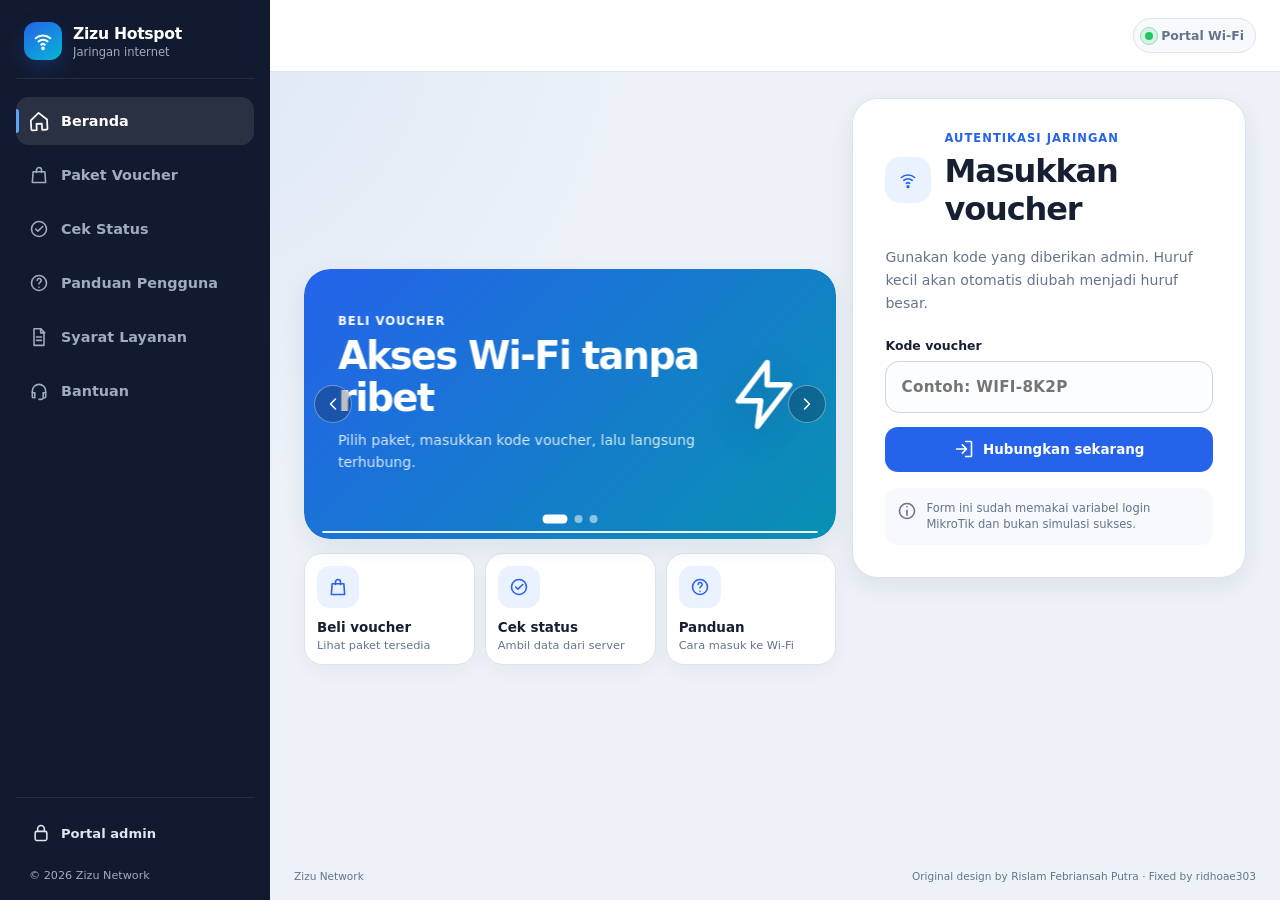
==== commit 821c61da: "by ridhoae303 DO NOT COMPARE WITH MIKHMON, YOU STUPID!" ====
--- a/login.html
+++ b/login.html
@@ -12,7 +12,7 @@
     <meta name="theme-color" content="#f4f7fb">
     <meta name="author" content="Rislam Febriansah Putra; fixed by ridhoae303">
     <title>Zizu Hotspot</title>
-    <link rel="stylesheet" href="assets/css/app.css?v=7">
+    <link rel="stylesheet" href="assets/css/app.css?v=8">
 </head>
 <body class="is-booting"
     data-mikrotik-error="$(error)"
@@ -422,6 +422,6 @@
 
     <script src="assets/js/config.js"></script>
     <script src="assets/js/md5.js"></script>
-    <script src="assets/js/app.js?v=7"></script>
+    <script src="assets/js/app.js?v=8"></script>
 </body>
 </html>
--- a/assets/css/app.css
+++ b/assets/css/app.css
@@ -24,6 +24,9 @@
     --radius-lg: 26px;
     --sidebar-width: 252px;
     --topbar-height: 72px;
+    --page-out-duration: 280ms;
+    --page-in-duration: 560ms;
+    --carousel-duration: 820ms;
 }
 
 * {
@@ -308,6 +311,7 @@
 .page {
     width: min(100%, 1160px);
     margin: 0 auto;
+    transform-origin: 50% 24%;
 }
 
 .page.is-active {
@@ -315,33 +319,76 @@
 }
 
 .page.is-entering {
-    animation: page-fade-in 260ms cubic-bezier(0.2, 0.75, 0.25, 1) both;
+    animation: page-fade-in var(--page-in-duration) cubic-bezier(0.16, 1, 0.3, 1) both;
 }
 
 .page.is-leaving {
     pointer-events: none;
-    animation: page-fade-out 160ms ease-in both;
+    animation: page-fade-out var(--page-out-duration) cubic-bezier(0.4, 0, 1, 1) both;
+}
+
+/* The page shell fades first, then its actual content catches up a beat later. */
+.page.is-entering > * {
+    animation: page-content-in 620ms cubic-bezier(0.16, 1, 0.3, 1) 80ms both;
+}
+
+.page.is-entering > *:nth-child(2) {
+    animation-delay: 130ms;
+}
+
+.page.is-entering > *:nth-child(3) {
+    animation-delay: 180ms;
+}
+
+.page.is-leaving > * {
+    animation: page-content-out 220ms cubic-bezier(0.4, 0, 1, 1) both;
 }
 
 @keyframes page-fade-in {
     from {
         opacity: 0;
-        transform: translateY(12px) scale(0.996);
+        transform: translate3d(0, 18px, 0) scale(0.992);
+        filter: blur(2px);
     }
     to {
         opacity: 1;
-        transform: translateY(0) scale(1);
+        transform: translate3d(0, 0, 0) scale(1);
+        filter: blur(0);
     }
 }
 
 @keyframes page-fade-out {
     from {
         opacity: 1;
-        transform: translateY(0) scale(1);
+        transform: translate3d(0, 0, 0) scale(1);
+        filter: blur(0);
     }
     to {
         opacity: 0;
-        transform: translateY(-7px) scale(0.998);
+        transform: translate3d(0, -10px, 0) scale(0.995);
+        filter: blur(1px);
+    }
+}
+
+@keyframes page-content-in {
+    from {
+        opacity: 0;
+        transform: translate3d(0, 16px, 0);
+    }
+    to {
+        opacity: 1;
+        transform: translate3d(0, 0, 0);
+    }
+}
+
+@keyframes page-content-out {
+    from {
+        opacity: 1;
+        transform: translate3d(0, 0, 0);
+    }
+    to {
+        opacity: 0;
+        transform: translate3d(0, -6px, 0);
     }
 }
 
@@ -373,7 +420,7 @@
     display: flex;
     will-change: transform;
     transform: translate3d(0, 0, 0);
-    transition: transform 440ms cubic-bezier(0.22, 0.72, 0.2, 1);
+    transition: transform var(--carousel-duration) cubic-bezier(0.16, 1, 0.3, 1);
 }
 
 .carousel.is-dragging {
@@ -394,6 +441,25 @@
     justify-content: space-between;
     gap: 18px;
     color: #fff;
+}
+
+.slide > div,
+.slide__icon {
+    opacity: 0.72;
+    transform: translate3d(18px, 0, 0) scale(0.97);
+    transition:
+        opacity 520ms ease,
+        transform 760ms cubic-bezier(0.16, 1, 0.3, 1);
+}
+
+.slide__icon {
+    transform: translate3d(24px, 0, 0) scale(0.9) rotate(4deg);
+}
+
+.slide.is-current > div,
+.slide.is-current .slide__icon {
+    opacity: 1;
+    transform: translate3d(0, 0, 0) scale(1) rotate(0deg);
 }
 
 .slide--blue {
@@ -469,7 +535,7 @@
     cursor: pointer;
     touch-action: manipulation;
     transform: translateY(-50%);
-    transition: background-color 160ms ease, transform 160ms ease;
+    transition: background-color 220ms ease, border-color 220ms ease, transform 220ms ease;
 }
 
 .carousel__arrow:hover {
@@ -501,12 +567,13 @@
     border-radius: 999px;
     background: rgba(255, 255, 255, 0.52);
     cursor: pointer;
-    transition: width 160ms ease, background-color 160ms ease;
+    transition: width 320ms cubic-bezier(0.16, 1, 0.3, 1), background-color 240ms ease, transform 240ms ease;
 }
 
 .carousel__dot.is-active {
     width: 25px;
     background: #fff;
+    transform: scaleY(1.15);
 }
 
 .quick-actions {
@@ -1363,13 +1430,605 @@
     }
 }
 
+
 @media (prefers-reduced-motion: reduce) {
-    *,
-    *::before,
-    *::after {
-        scroll-behavior: auto !important;
-        animation-duration: 0.01ms !important;
-        animation-iteration-count: 1 !important;
-        transition-duration: 0.01ms !important;
-    }
-}
+    html {
+        scroll-behavior: auto;
+    }
+}
+
+/* Motion pass: smooth enough to notice, light enough for captive portal WebViews. */
+:root {
+    --page-out-duration: 340ms;
+    --page-in-duration: 680ms;
+    --carousel-duration: 920ms;
+    --motion-out: cubic-bezier(0.16, 1, 0.3, 1);
+    --motion-in-out: cubic-bezier(0.65, 0, 0.35, 1);
+}
+
+body.is-booting .topbar,
+body.is-booting .site-footer {
+    opacity: 0;
+}
+
+body.is-ready .topbar {
+    animation: shell-topbar-in 560ms var(--motion-out) backwards;
+}
+
+body.is-ready .menu-button {
+    animation: shell-item-in 520ms var(--motion-out) 90ms backwards;
+}
+
+body.is-ready .topbar__brand {
+    animation: shell-item-in 560ms var(--motion-out) 150ms backwards;
+}
+
+body.is-ready .network-pill {
+    animation: shell-item-in 560ms var(--motion-out) 210ms backwards;
+}
+
+body.is-ready .site-footer {
+    animation: shell-footer-in 620ms var(--motion-out) 320ms backwards;
+}
+
+.brand__mark {
+    overflow: hidden;
+    transition: transform 280ms var(--motion-out), box-shadow 280ms ease;
+}
+
+.brand__mark svg {
+    width: 22px;
+    height: 22px;
+    stroke-width: 2.15;
+    transition: transform 320ms var(--motion-out);
+}
+
+.brand:hover .brand__mark {
+    transform: translateY(-2px) rotate(-2deg);
+    box-shadow: 0 12px 26px rgba(37, 99, 235, 0.3);
+}
+
+.brand:hover .brand__mark svg {
+    transform: scale(1.08);
+}
+
+body.is-ready .brand__mark svg {
+    animation: wifi-mark-in 760ms var(--motion-out) 180ms backwards;
+}
+
+.icon-button {
+    transition: transform 240ms var(--motion-out), border-color 240ms ease, background-color 240ms ease, box-shadow 240ms ease;
+}
+
+.icon-button:hover {
+    border-color: #b9c9dd;
+    transform: translateY(-2px);
+    box-shadow: 0 8px 20px rgba(30, 41, 59, 0.1);
+}
+
+.icon-button:active {
+    transform: translateY(0) scale(0.94);
+}
+
+.network-pill__dot {
+    position: relative;
+}
+
+.network-pill__dot::after {
+    content: "";
+    position: absolute;
+    inset: -5px;
+    border: 1px solid rgba(34, 197, 94, 0.48);
+    border-radius: inherit;
+    animation: network-pulse 2.4s ease-out infinite;
+}
+
+.side-nav {
+    transition: transform 460ms var(--motion-out), box-shadow 460ms ease;
+    will-change: transform;
+}
+
+.nav-link {
+    position: relative;
+    overflow: hidden;
+    transition: background-color 260ms ease, color 260ms ease, transform 260ms var(--motion-out), box-shadow 260ms ease;
+}
+
+.nav-link::before {
+    content: "";
+    position: absolute;
+    left: 0;
+    top: 50%;
+    width: 3px;
+    height: 24px;
+    border-radius: 0 999px 999px 0;
+    background: #60a5fa;
+    transform: translateY(-50%) scaleY(0);
+    transform-origin: center;
+    transition: transform 300ms var(--motion-out);
+}
+
+.nav-link.is-active {
+    box-shadow: none;
+}
+
+.nav-link.is-active::before {
+    transform: translateY(-50%) scaleY(1);
+}
+
+.nav-link svg,
+.admin-link svg {
+    transition: transform 300ms var(--motion-out);
+}
+
+.nav-link:hover {
+    transform: translateX(4px);
+}
+
+.nav-link:hover svg,
+.nav-link.is-active svg {
+    transform: scale(1.08) rotate(-3deg);
+}
+
+.nav-link:active {
+    transform: translateX(2px) scale(0.985);
+}
+
+.admin-link {
+    transition: background-color 240ms ease, color 240ms ease, transform 240ms var(--motion-out);
+}
+
+.admin-link:hover {
+    transform: translateX(3px);
+}
+
+.admin-link:hover svg {
+    transform: rotate(-5deg) scale(1.06);
+}
+
+.nav-backdrop {
+    opacity: 0;
+    pointer-events: none;
+    transition: opacity 340ms ease;
+}
+
+.nav-backdrop.is-visible {
+    opacity: 1;
+    pointer-events: auto;
+}
+
+/* The shell fades, then the useful bits come in with a small stagger. */
+.page.is-entering {
+    animation-name: page-shell-in;
+    animation-duration: var(--page-in-duration);
+    animation-timing-function: var(--motion-out);
+}
+
+.page.is-leaving {
+    animation-name: page-shell-out;
+    animation-duration: var(--page-out-duration);
+    animation-timing-function: var(--motion-in-out);
+}
+
+.page.is-entering > *,
+.page.is-leaving > * {
+    animation: none;
+}
+
+.page.is-entering .page-heading,
+.page.is-entering .carousel,
+.page.is-entering .quick-card,
+.page.is-entering .panel,
+.page.is-entering .package-card,
+.page.is-entering .step-card,
+.page.is-entering .notice-card {
+    animation: page-item-in 650ms var(--motion-out) both;
+}
+
+.page.is-entering .page-heading,
+.page.is-entering .carousel {
+    animation-delay: 70ms;
+}
+
+.page.is-entering .quick-card:nth-child(1),
+.page.is-entering .package-card:nth-child(1),
+.page.is-entering .step-card:nth-child(1),
+.page.is-entering .support-layout > .panel:nth-child(1) {
+    animation-delay: 150ms;
+}
+
+.page.is-entering .quick-card:nth-child(2),
+.page.is-entering .package-card:nth-child(2),
+.page.is-entering .step-card:nth-child(2),
+.page.is-entering .support-layout > .panel:nth-child(2) {
+    animation-delay: 210ms;
+}
+
+.page.is-entering .quick-card:nth-child(3),
+.page.is-entering .step-card:nth-child(3) {
+    animation-delay: 270ms;
+}
+
+.page.is-entering .step-card:nth-child(4) {
+    animation-delay: 330ms;
+}
+
+.page.is-entering .login-panel,
+.page.is-entering .status-panel,
+.page.is-entering .prose-panel,
+.page.is-entering .checklist-panel {
+    animation-delay: 180ms;
+}
+
+.page.is-entering .notice-card {
+    animation-delay: 300ms;
+}
+
+.page.is-leaving .page-heading,
+.page.is-leaving .carousel,
+.page.is-leaving .quick-card,
+.page.is-leaving .panel,
+.page.is-leaving .package-card,
+.page.is-leaving .step-card,
+.page.is-leaving .notice-card {
+    animation: page-item-out 230ms ease both;
+}
+
+.carousel {
+    --carousel-delay: 5200ms;
+    overflow: hidden;
+    transition: transform 280ms var(--motion-out), box-shadow 280ms ease;
+}
+
+.carousel:hover {
+    transform: translateY(-2px);
+    box-shadow: 0 14px 34px rgba(30, 41, 59, 0.13);
+}
+
+.carousel__track {
+    transition-duration: var(--carousel-duration);
+    transition-timing-function: cubic-bezier(0.22, 1, 0.36, 1);
+}
+
+.slide {
+    position: relative;
+    overflow: hidden;
+}
+
+.slide::after {
+    content: "";
+    position: absolute;
+    inset: -40% -18%;
+    pointer-events: none;
+    background: linear-gradient(110deg, transparent 34%, rgba(255, 255, 255, 0.16) 50%, transparent 66%);
+    transform: translate3d(-70%, 0, 0) rotate(8deg);
+    opacity: 0;
+}
+
+.slide.is-current::after {
+    animation: slide-sheen 1050ms ease 180ms both;
+}
+
+.slide > div,
+.slide__icon {
+    transition-duration: 720ms, 900ms;
+    transition-timing-function: ease, var(--motion-out);
+}
+
+.carousel__arrow {
+    overflow: hidden;
+    transition: background-color 260ms ease, border-color 260ms ease, transform 260ms var(--motion-out), box-shadow 260ms ease;
+}
+
+.carousel__arrow:hover {
+    transform: translateY(-50%) scale(1.08);
+    box-shadow: 0 8px 20px rgba(15, 23, 42, 0.2);
+}
+
+.carousel__arrow svg {
+    transition: transform 300ms var(--motion-out);
+}
+
+.carousel__arrow--prev:hover svg {
+    transform: translateX(-2px);
+}
+
+.carousel__arrow--next:hover svg {
+    transform: translateX(2px);
+}
+
+.carousel__progress {
+    position: absolute;
+    left: 18px;
+    right: 18px;
+    bottom: 6px;
+    z-index: 3;
+    height: 2px;
+    overflow: hidden;
+    border-radius: 999px;
+    background: rgba(255, 255, 255, 0.2);
+    pointer-events: none;
+}
+
+.carousel__progress > span {
+    display: block;
+    width: 100%;
+    height: 100%;
+    border-radius: inherit;
+    background: rgba(255, 255, 255, 0.92);
+    transform: scaleX(0);
+    transform-origin: left center;
+}
+
+.carousel.is-autoplaying .carousel__progress > span {
+    animation: carousel-progress var(--carousel-delay) linear forwards;
+}
+
+.quick-card,
+.panel,
+.package-card,
+.step-card,
+.notice-card {
+    transition: transform 280ms var(--motion-out), border-color 280ms ease, box-shadow 280ms ease;
+}
+
+.quick-card__icon,
+.panel-heading__icon,
+.dialog-icon,
+.step-card > span {
+    transition: transform 300ms var(--motion-out), background-color 300ms ease;
+}
+
+.button {
+    transition: transform 240ms var(--motion-out), background-color 240ms ease, border-color 240ms ease, box-shadow 240ms ease;
+}
+
+.button:hover {
+    transform: translateY(-2px);
+    box-shadow: 0 9px 20px rgba(30, 41, 59, 0.12);
+}
+
+.button:active {
+    transform: translateY(0) scale(0.97);
+}
+
+.field input {
+    transition: border-color 240ms ease, box-shadow 240ms ease, background-color 240ms ease, transform 240ms var(--motion-out);
+}
+
+.field input:focus {
+    transform: translateY(-1px);
+}
+
+.field-error:not([hidden]) {
+    animation: field-error-in 320ms var(--motion-out) both;
+}
+
+.server-result.is-revealed {
+    animation: result-card-in 560ms var(--motion-out) both;
+}
+
+.app-dialog[open]::backdrop {
+    animation: dialog-backdrop-in 300ms ease both;
+}
+
+.app-dialog[open] .dialog-card {
+    animation: dialog-card-in 460ms var(--motion-out) both;
+}
+
+.app-dialog.is-closing::backdrop {
+    animation: dialog-backdrop-out 240ms ease both;
+}
+
+.app-dialog.is-closing .dialog-card {
+    animation: dialog-card-out 240ms ease both;
+}
+
+.dialog-close {
+    transition: transform 240ms var(--motion-out), background-color 240ms ease, color 240ms ease;
+}
+
+.dialog-close:hover {
+    transform: rotate(8deg) scale(1.06);
+}
+
+.toast {
+    opacity: 0;
+    transform: translate3d(0, 18px, 0) scale(0.98);
+    transition: opacity 280ms ease, transform 360ms var(--motion-out);
+}
+
+.toast.is-visible {
+    opacity: 1;
+    transform: translate3d(0, 0, 0) scale(1);
+}
+
+@media (hover: hover) {
+    .quick-card:hover,
+    .package-card:hover,
+    .step-card:hover,
+    .notice-card:hover,
+    .panel:hover {
+        transform: translateY(-4px);
+        border-color: #c3d2e4;
+        box-shadow: 0 16px 38px rgba(30, 41, 59, 0.12);
+    }
+
+    .quick-card:hover .quick-card__icon,
+    .panel:hover .panel-heading__icon,
+    .step-card:hover > span {
+        transform: translateY(-2px) scale(1.06) rotate(-2deg);
+    }
+}
+
+@media (max-width: 759px) {
+    .side-nav__brand,
+    .side-nav .nav-link,
+    .side-nav__footer {
+        opacity: 0;
+        transform: translate3d(-18px, 0, 0);
+        transition: opacity 300ms ease, transform 420ms var(--motion-out);
+        transition-delay: 0ms;
+    }
+
+    .side-nav.is-open .side-nav__brand,
+    .side-nav.is-open .nav-link,
+    .side-nav.is-open .side-nav__footer {
+        opacity: 1;
+        transform: translate3d(0, 0, 0);
+    }
+
+    .side-nav.is-open .side-nav__brand { transition-delay: 110ms; }
+    .side-nav.is-open .nav-link:nth-child(1) { transition-delay: 150ms; }
+    .side-nav.is-open .nav-link:nth-child(2) { transition-delay: 190ms; }
+    .side-nav.is-open .nav-link:nth-child(3) { transition-delay: 230ms; }
+    .side-nav.is-open .nav-link:nth-child(4) { transition-delay: 270ms; }
+    .side-nav.is-open .nav-link:nth-child(5) { transition-delay: 310ms; }
+    .side-nav.is-open .nav-link:nth-child(6) { transition-delay: 350ms; }
+    .side-nav.is-open .side-nav__footer { transition-delay: 390ms; }
+
+    .carousel:hover {
+        transform: none;
+    }
+
+    .carousel__arrow:hover {
+        transform: none;
+    }
+}
+
+@media (min-width: 760px) {
+    body.is-booting .side-nav {
+        opacity: 0;
+        transform: translate3d(-28px, 0, 0);
+    }
+
+    body.is-ready .side-nav {
+        animation: shell-sidebar-in 680ms var(--motion-out) backwards;
+    }
+
+    body.is-ready .side-nav__brand,
+    body.is-ready .side-nav .nav-link,
+    body.is-ready .side-nav__footer {
+        animation: nav-item-in 560ms var(--motion-out) backwards;
+    }
+
+    body.is-ready .side-nav__brand { animation-delay: 100ms; }
+    body.is-ready .side-nav .nav-link:nth-child(1) { animation-delay: 170ms; }
+    body.is-ready .side-nav .nav-link:nth-child(2) { animation-delay: 220ms; }
+    body.is-ready .side-nav .nav-link:nth-child(3) { animation-delay: 270ms; }
+    body.is-ready .side-nav .nav-link:nth-child(4) { animation-delay: 320ms; }
+    body.is-ready .side-nav .nav-link:nth-child(5) { animation-delay: 370ms; }
+    body.is-ready .side-nav .nav-link:nth-child(6) { animation-delay: 420ms; }
+    body.is-ready .side-nav__footer { animation-delay: 470ms; }
+}
+
+@media (max-width: 430px) {
+    .carousel__arrow:hover {
+        transform: none;
+    }
+}
+
+@keyframes shell-topbar-in {
+    from { opacity: 0; transform: translate3d(0, -18px, 0); }
+    to { opacity: 1; transform: translate3d(0, 0, 0); }
+}
+
+@keyframes shell-sidebar-in {
+    from { opacity: 0; transform: translate3d(-28px, 0, 0); }
+    to { opacity: 1; transform: translate3d(0, 0, 0); }
+}
+
+@keyframes shell-footer-in {
+    from { opacity: 0; transform: translate3d(0, 10px, 0); }
+    to { opacity: 1; transform: translate3d(0, 0, 0); }
+}
+
+@keyframes shell-item-in {
+    from { opacity: 0; transform: translate3d(-12px, 0, 0); }
+    to { opacity: 1; transform: translate3d(0, 0, 0); }
+}
+
+@keyframes nav-item-in {
+    from { opacity: 0; transform: translate3d(-12px, 0, 0); }
+    to { opacity: 1; transform: translate3d(0, 0, 0); }
+}
+
+@keyframes wifi-mark-in {
+    0% { opacity: 0; transform: scale(0.62) rotate(-12deg); }
+    65% { opacity: 1; transform: scale(1.12) rotate(3deg); }
+    100% { opacity: 1; transform: scale(1) rotate(0deg); }
+}
+
+@keyframes network-pulse {
+    0% { opacity: 0.7; transform: scale(0.65); }
+    70%, 100% { opacity: 0; transform: scale(1.45); }
+}
+
+@keyframes page-shell-in {
+    from { opacity: 0; transform: translate3d(0, 20px, 0) scale(0.992); }
+    to { opacity: 1; transform: translate3d(0, 0, 0) scale(1); }
+}
+
+@keyframes page-shell-out {
+    from { opacity: 1; transform: translate3d(0, 0, 0) scale(1); }
+    to { opacity: 0; transform: translate3d(0, -12px, 0) scale(0.994); }
+}
+
+@keyframes page-item-in {
+    from { opacity: 0; transform: translate3d(0, 22px, 0) scale(0.985); }
+    to { opacity: 1; transform: translate3d(0, 0, 0) scale(1); }
+}
+
+@keyframes page-item-out {
+    from { opacity: 1; transform: translate3d(0, 0, 0); }
+    to { opacity: 0; transform: translate3d(0, -8px, 0); }
+}
+
+@keyframes slide-sheen {
+    0% { opacity: 0; transform: translate3d(-70%, 0, 0) rotate(8deg); }
+    25% { opacity: 1; }
+    100% { opacity: 0; transform: translate3d(70%, 0, 0) rotate(8deg); }
+}
+
+@keyframes carousel-progress {
+    from { transform: scaleX(0); }
+    to { transform: scaleX(1); }
+}
+
+@keyframes field-error-in {
+    from { opacity: 0; transform: translate3d(-7px, 0, 0); }
+    to { opacity: 1; transform: translate3d(0, 0, 0); }
+}
+
+@keyframes result-card-in {
+    from { opacity: 0; transform: translate3d(0, 16px, 0) scale(0.985); }
+    to { opacity: 1; transform: translate3d(0, 0, 0) scale(1); }
+}
+
+@keyframes dialog-backdrop-in {
+    from { opacity: 0; }
+    to { opacity: 1; }
+}
+
+@keyframes dialog-backdrop-out {
+    from { opacity: 1; }
+    to { opacity: 0; }
+}
+
+@keyframes dialog-card-in {
+    from { opacity: 0; transform: translate3d(0, 22px, 0) scale(0.94); }
+    to { opacity: 1; transform: translate3d(0, 0, 0) scale(1); }
+}
+
+@keyframes dialog-card-out {
+    from { opacity: 1; transform: translate3d(0, 0, 0) scale(1); }
+    to { opacity: 0; transform: translate3d(0, 12px, 0) scale(0.96); }
+}
+
+.menu-button svg {
+    transition: transform 320ms var(--motion-out);
+}
+
+.menu-button.is-active svg {
+    transform: rotate(90deg) scale(0.9);
+}
